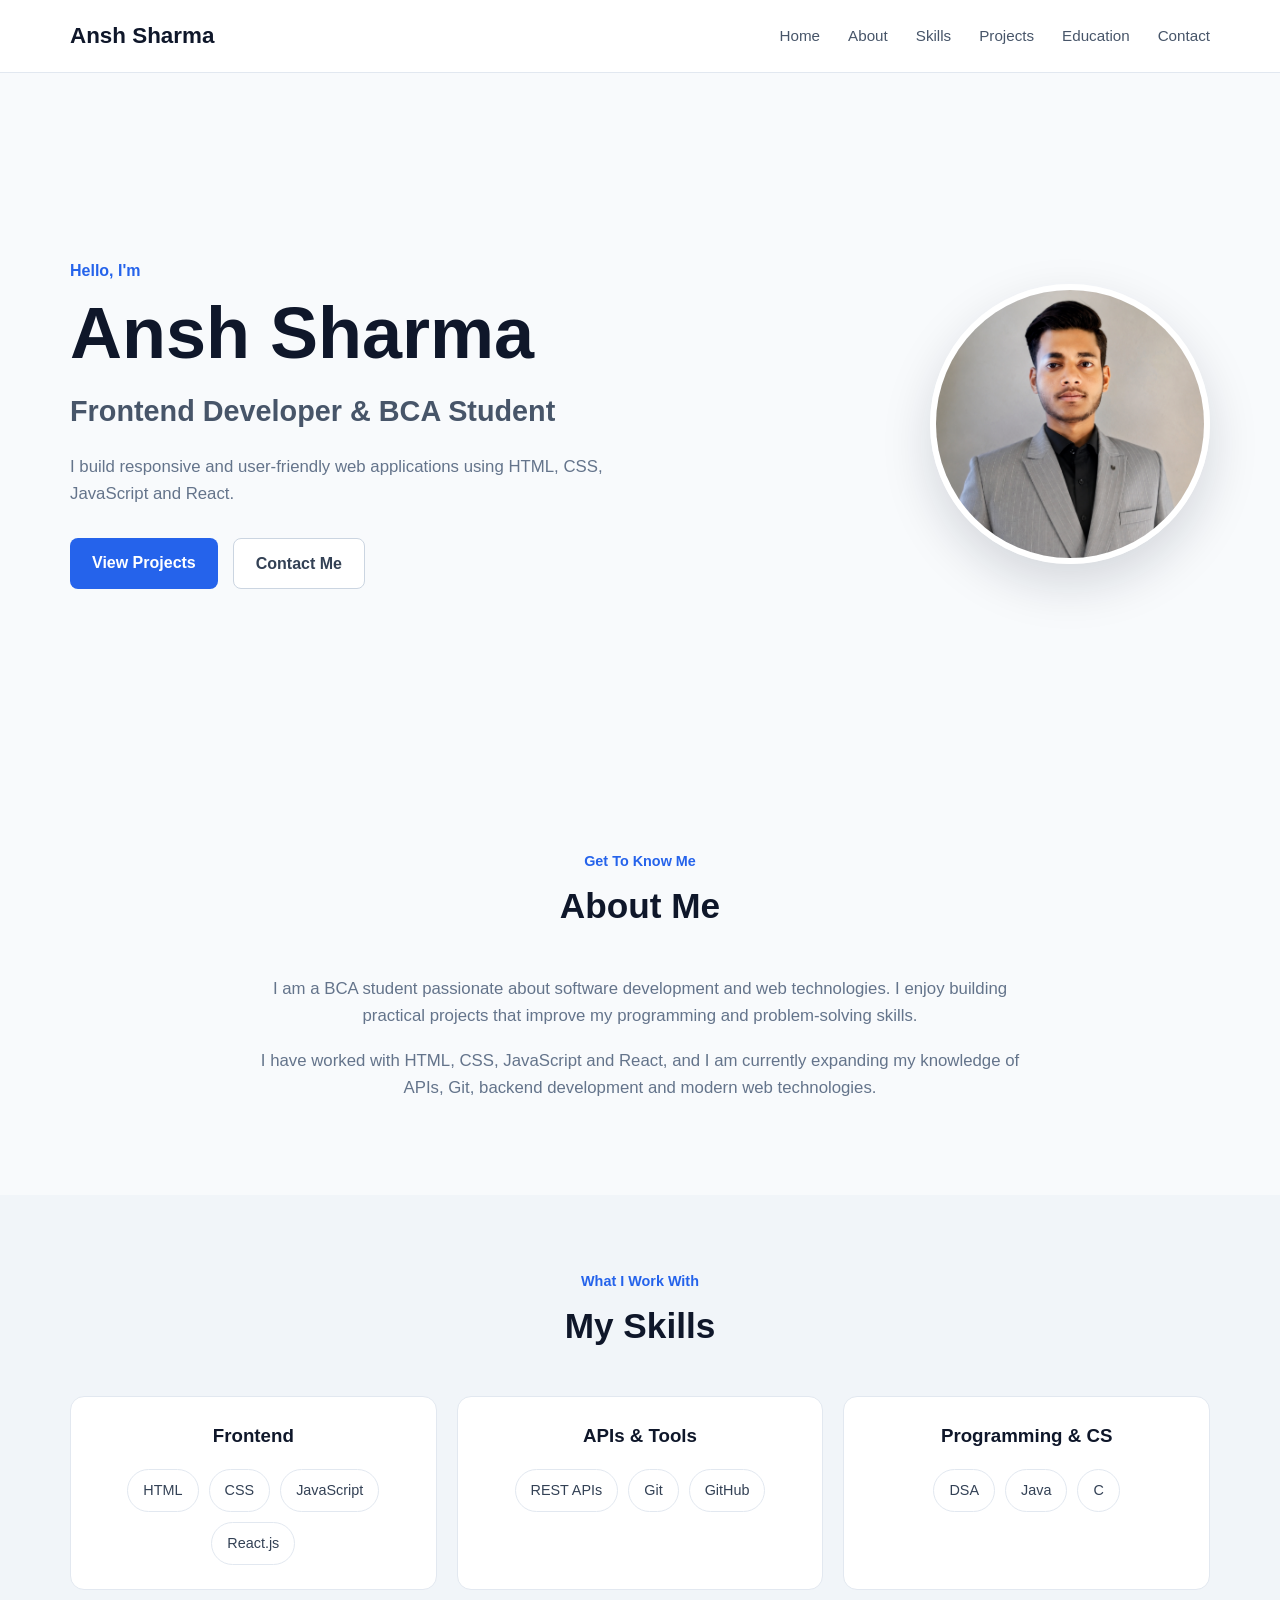
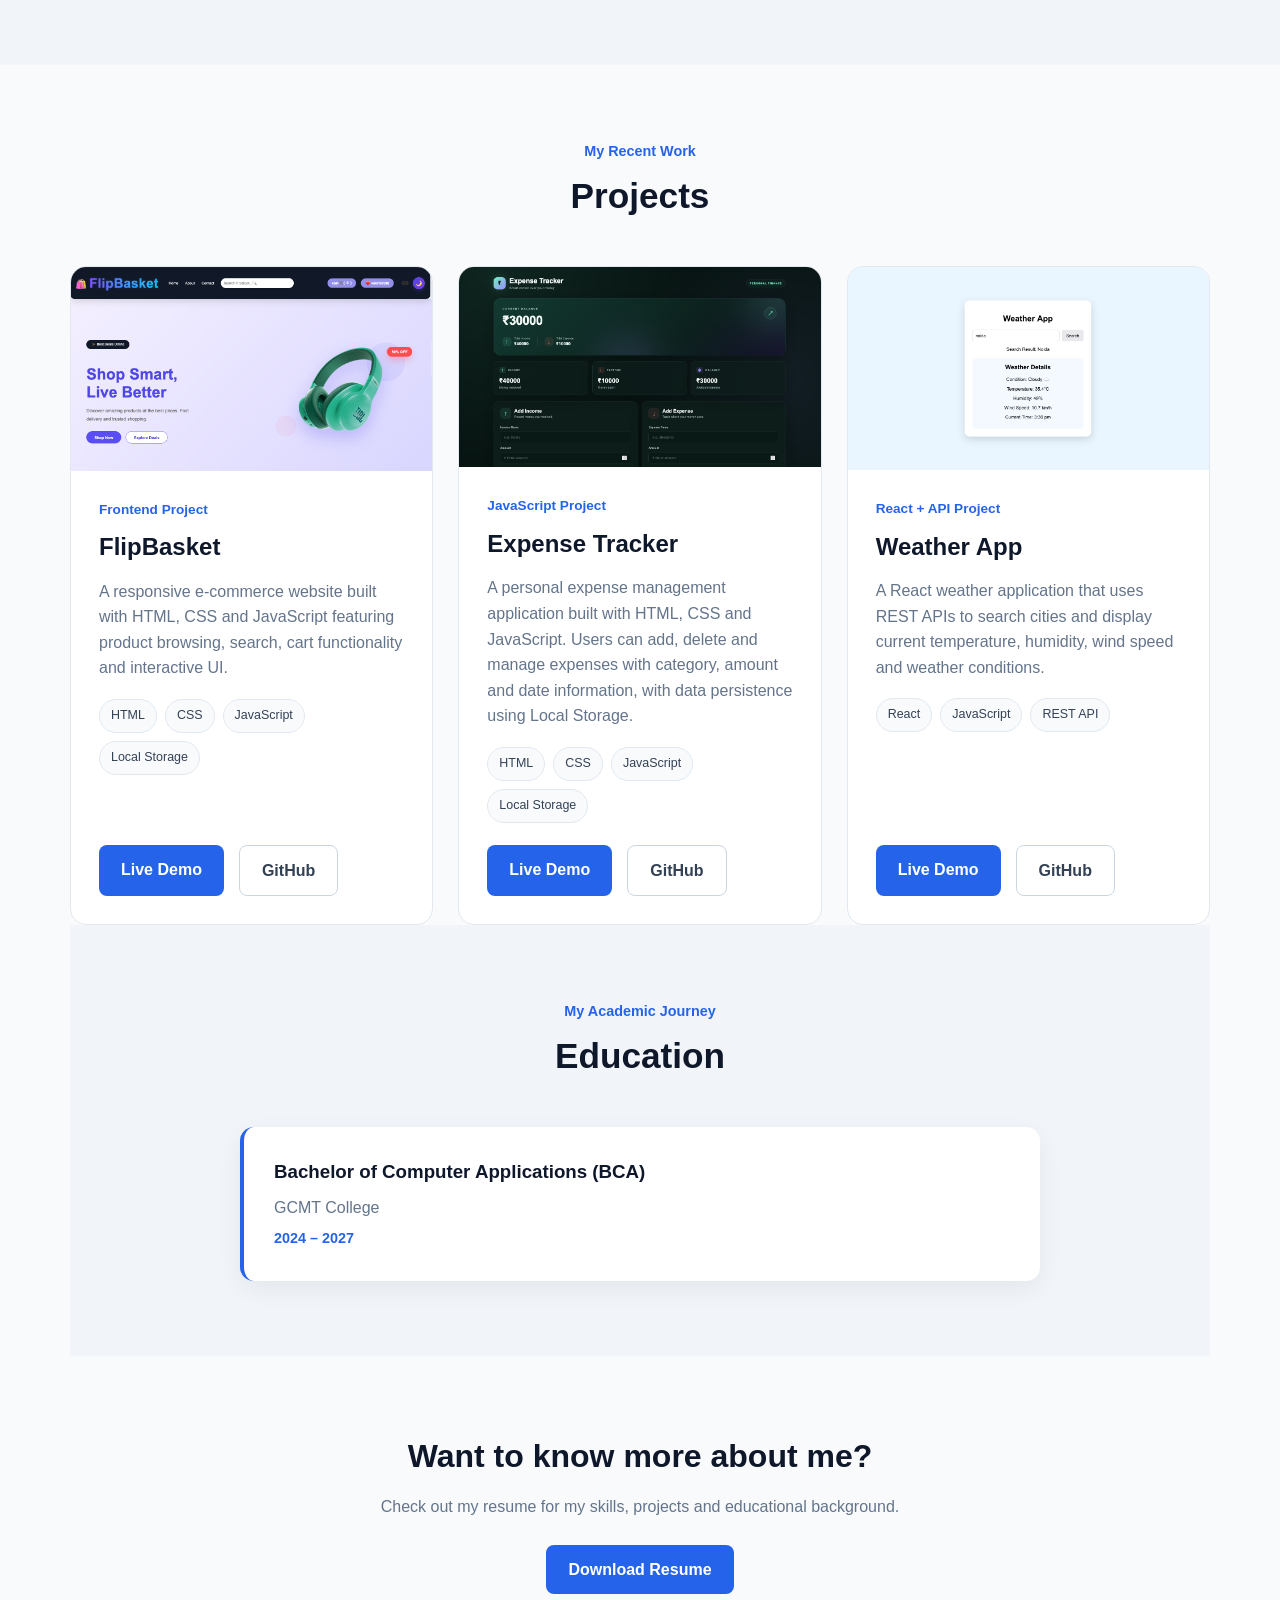
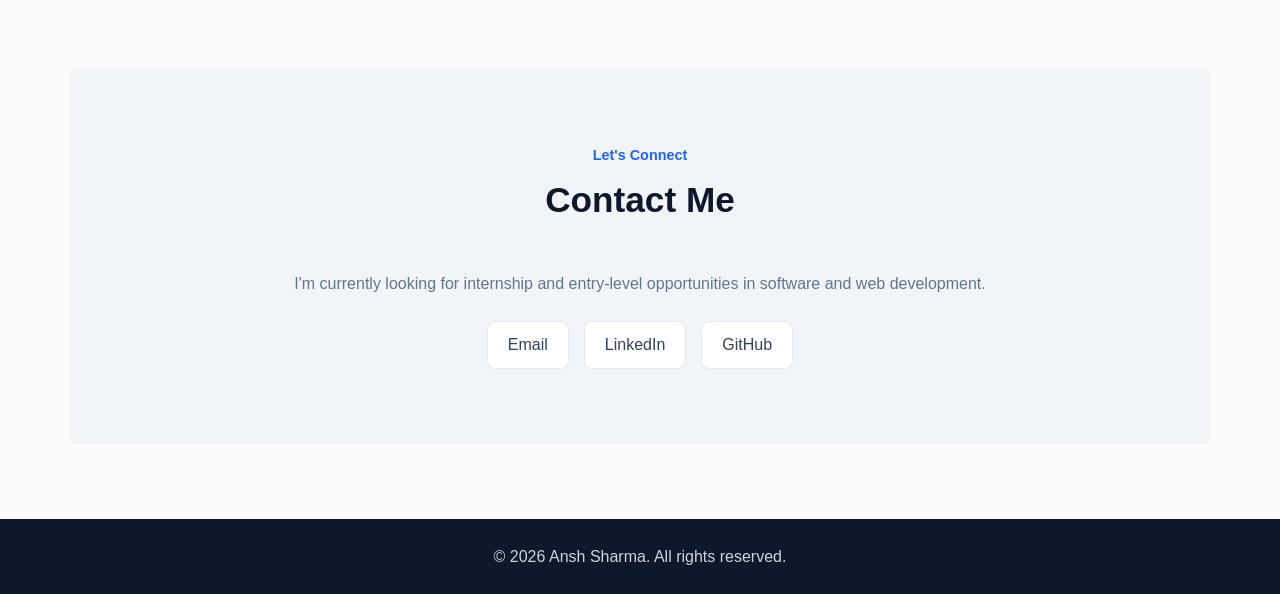
==== index.html @ 97815999 "Rename portfolio.html to index.html" ====
<!DOCTYPE html>
<html lang="en">

<head>
    <meta charset="UTF-8">
    <meta name="viewport" content="width=device-width, initial-scale=1.0">
    <meta name="description" content="Ansh Sharma — BCA student and aspiring full-stack developer portfolio.">
    <title>Ansh Sharma | Frontend Developer</title>
    <link rel="stylesheet" href="portfolio.css">
</head>

<body>
    <header class="header">
        <nav class="navbar">
            <a href="#home" class="logo">Ansh Sharma</a>

            <button class="menu-toggle" aria-label="Open navigation menu" aria-expanded="false">
                ☰
            </button>

            <ul class="nav-links">
                <li><a href="#home">Home</a></li>
                <li><a href="#about">About</a></li>
                <li><a href="#skills">Skills</a></li>
                <li><a href="#projects">Projects</a></li>
                <li><a href="#education">Education</a></li>
                <li><a href="#contact">Contact</a></li>
            </ul>
        </nav>
    </header>

    <main>
        <section id="home" class="hero reveal">
            <div class="hero-text">
                <p class="hero-subtitle">Hello, I'm</p>
                <h1>Ansh Sharma</h1>
                <h2>Frontend Developer &amp; BCA Student</h2>
                <p>
                    I build responsive and user-friendly web applications
                    using HTML, CSS, JavaScript and React.
                </p>

                <div class="hero-buttons">
                    <a href="#projects" class="btn primary-btn">View Projects</a>
                    <a href="#contact" class="btn secondary-btn">Contact Me</a>
                </div>
            </div>

            <div class="hero-image">
                <img src="ansh.png" alt="Ansh Sharma">
            </div>
        </section>

        <section id="about" class="section about reveal">
            <div class="section-heading">
                <p>Get To Know Me</p>
                <h2>About Me</h2>
            </div>

            <div class="about-content">
                <p>
                    I am a BCA student passionate about software development
                    and web technologies. I enjoy building practical projects
                    that improve my programming and problem-solving skills.
                </p>
                <p>
                    I have worked with HTML, CSS, JavaScript and React, and I
                    am currently expanding my knowledge of APIs, Git, backend
                    development and modern web technologies.
                </p>
            </div>
        </section>

        <section id="skills" class="section skills reveal">
            <div class="section-heading">
                <p>What I Work With</p>
                <h2>My Skills</h2>
            </div>

            <div class="skills-groups">
                <div class="skill-group">
                    <h3>Frontend</h3>
                    <div class="skills-container">
                        <span>HTML</span>
                        <span>CSS</span>
                        <span>JavaScript</span>
                        <span>React.js</span>
                    </div>
                </div>

                <div class="skill-group">
                    <h3>APIs &amp; Tools</h3>
                    <div class="skills-container">
                        <span>REST APIs</span>
                        <span>Git</span>
                        <span>GitHub</span>
                    </div>
                </div>

                <div class="skill-group">
                    <h3>Programming &amp; CS</h3>
                    <div class="skills-container">
                        <span>DSA</span>
                        <span>Java</span>
                        <span>C</span>
                    </div>
                </div>
            </div>
        </section>

        <section id="projects" class="section projects reveal">
            <div class="section-heading">
                <p>My Recent Work</p>
                <h2>Projects</h2>
            </div>

           <div class="projects-container">

    <!-- FlipBasket -->
    <article class="project-card">

        <div class="project-image">
            <img src="Screenshot.png" alt="FlipBasket screenshot">
        </div>

        <div class="project-content">

            <p class="project-type">Frontend Project</p>

            <h3>FlipBasket</h3>

            <p>
                A responsive e-commerce website built with HTML, CSS
                and JavaScript featuring product browsing, search,
                cart functionality and interactive UI.
            </p>

            <div class="tech-tags">
                <span>HTML</span>
                <span>CSS</span>
                <span>JavaScript</span>
                <span>Local Storage</span>
            </div>

            <div class="project-buttons">

                <a href="https://ansh-sharma-dev.github.io/FlipBasket/"
                   target="_blank"
                   rel="noopener noreferrer"
                   class="btn primary-btn">
                    Live Demo
                </a>

                <a href="https://github.com/ansh-sharma-dev/FlipBasket"
                   target="_blank"
                   rel="noopener noreferrer"
                   class="btn secondary-btn">
                    GitHub
                </a>

            </div>

        </div>
    </article>


    <!-- Expense Tracker -->
    <article class="project-card">

        <div class="project-image">
            <img src="Screenshot02.png"
                 alt="Expense Tracker screenshot">
        </div>

        <div class="project-content">

            <p class="project-type">JavaScript Project</p>

            <h3>Expense Tracker</h3>

            <p>
                A personal expense management application built with
                HTML, CSS and JavaScript. Users can add, delete and
                manage expenses with category, amount and date
                information, with data persistence using Local Storage.
            </p>

            <div class="tech-tags">
                <span>HTML</span>
                <span>CSS</span>
                <span>JavaScript</span>
                <span>Local Storage</span>
            </div>

            <div class="project-buttons">

                <a href="https://ansh-sharma-dev.github.io/expense-tracker/"
                   target="_blank"
                   rel="noopener noreferrer"
                   class="btn primary-btn">
                    Live Demo
                </a>

                <a href="https://github.com/ansh-sharma-dev/expense-tracker"
                   target="_blank"
                   rel="noopener noreferrer"
                   class="btn secondary-btn">
                    GitHub
                </a>

            </div>

        </div>
    </article>


    <!-- Weather App -->
    <article class="project-card">

        <div class="project-image">
            <img src="Screenshot03.png"
                 alt="Weather App screenshot">
        </div>

        <div class="project-content">

            <p class="project-type">React + API Project</p>

            <h3>Weather App</h3>

            <p>
                A React weather application that uses REST APIs to
                search cities and display current temperature,
                humidity, wind speed and weather conditions.
            </p>

            <div class="tech-tags">
                <span>React</span>
                <span>JavaScript</span>
                <span>REST API</span>
            </div>

            <div class="project-buttons">

                <a href="https://ansh-sharma-dev.github.io/weather-app/"
                   target="_blank"
                   rel="noopener noreferrer"
                   class="btn primary-btn">
                    Live Demo
                </a>

                <a href="https://github.com/ansh-sharma-dev/weather-app"
                   target="_blank"
                   rel="noopener noreferrer"
                   class="btn secondary-btn">
                    GitHub
                </a>

            </div>

        </div>
    </article>

</div>
        <section id="education" class="section education reveal">
            <div class="section-heading">
                <p>My Academic Journey</p>
                <h2>Education</h2>
            </div>

            <div class="education-card">
                <h3>Bachelor of Computer Applications (BCA)</h3>
                <p>GCMT College</p>
                <span>2024 – 2027</span>
            </div>
        </section>

        <section class="section resume reveal">
            <div class="resume-content">
                <h2>Want to know more about me?</h2>
                <p>
                    Check out my resume for my skills, projects and
                    educational background.
                </p>
                <a href="resume.pdf" download class="btn primary-btn">
                    Download Resume
                </a>
            </div>
        </section>

        <section id="contact" class="section contact reveal">
            <div class="section-heading">
                <p>Let's Connect</p>
                <h2>Contact Me</h2>
            </div>

            <div class="contact-content">
                <p>
                    I'm currently looking for internship and entry-level
                    opportunities in software and web development.
                </p>

                <div class="contact-links">
                    <a href="mailto:ansh.sharma.dev7@gmail.com">Email</a>
                    <a href="https://linkedin.com/in/ansh-sharma-6a2a36344" target="_blank"
                        rel="noopener noreferrer">LinkedIn</a>
                    <a href="https://github.com/ansh-sharma-dev" target="_blank" rel="noopener noreferrer">GitHub</a>
                </div>
            </div>
        </section>
    </main>

    <footer class="footer">
        <p>© 2026 Ansh Sharma. All rights reserved.</p>
    </footer>

    <script src="portfolio.js"></script>
</body>

</html>
---- portfolio.css ----
* {
    margin: 0;
    padding: 0;
    box-sizing: border-box;
}

html {
    scroll-behavior: smooth;
}

body {
    font-family: Arial, Helvetica, sans-serif;
    background: #f8fafc;
    color: #1e293b;
    line-height: 1.6;
}

a {
    text-decoration: none;
    color: inherit;
}

ul {
    list-style: none;
}

img {
    max-width: 100%;
    display: block;
}

.header {
    position: sticky;
    top: 0;
    z-index: 1000;
    background: rgba(255, 255, 255, 0.96);
    border-bottom: 1px solid #e2e8f0;
    backdrop-filter: blur(10px);
}

.navbar {
    max-width: 1200px;
    margin: auto;
    padding: 18px 30px;
    display: flex;
    align-items: center;
    justify-content: space-between;
    gap: 30px;
}

.logo {
    font-size: 1.4rem;
    font-weight: 700;
    color: #0f172a;
}

.nav-links {
    display: flex;
    align-items: center;
    gap: 28px;
}

.nav-links a {
    color: #475569;
    font-size: 0.95rem;
    font-weight: 500;
    transition: 0.3s ease;
}

.nav-links a:hover {
    color: #2563eb;
}

.menu-toggle {
    display: none;
    border: 1px solid #cbd5e1;
    background: #fff;
    color: #334155;
    border-radius: 8px;
    padding: 7px 10px;
    font-size: 1.1rem;
    cursor: pointer;
}

.hero {
    max-width: 1200px;
    min-height: 78vh;
    margin: auto;
    padding: 70px 30px;
    display: flex;
    align-items: center;
    justify-content: space-between;
    gap: 60px;
}

.hero-text {
    max-width: 650px;
}

.hero-subtitle {
    color: #2563eb;
    font-size: 1rem;
    font-weight: 600;
    margin-bottom: 10px;
}

.hero h1 {
    font-size: clamp(2.5rem, 6vw, 4.5rem);
    line-height: 1.1;
    color: #0f172a;
    margin-bottom: 15px;
}

.hero h2 {
    font-size: clamp(1.2rem, 3vw, 1.8rem);
    color: #475569;
    margin-bottom: 20px;
}

.hero-text > p:last-of-type {
    max-width: 600px;
    color: #64748b;
    font-size: 1.05rem;
    margin-bottom: 30px;
}

.hero-buttons,
.project-buttons {
    display: flex;
    flex-wrap: wrap;
    gap: 15px;
}

.btn {
    display: inline-block;
    padding: 12px 22px;
    border-radius: 8px;
    font-weight: 600;
    transition: 0.3s ease;
}

.primary-btn {
    background: #2563eb;
    color: #fff;
}

.primary-btn:hover {
    background: #1d4ed8;
    transform: translateY(-2px);
}

.secondary-btn {
    border: 1px solid #cbd5e1;
    color: #334155;
    background: #fff;
}

.secondary-btn:hover {
    border-color: #2563eb;
    color: #2563eb;
    transform: translateY(-2px);
}

.hero-image {
    flex-shrink: 0;
}

.hero-image img {
    width: 280px;
    height: 280px;
    object-fit: cover;
    border-radius: 50%;
    border: 6px solid #fff;
    box-shadow: 0 20px 50px rgba(15, 23, 42, 0.15);
}

.section {
    max-width: 1200px;
    margin: auto;
    padding: 75px 30px;
}

.section-heading {
    text-align: center;
    margin-bottom: 42px;
}

.section-heading p {
    color: #2563eb;
    font-size: 0.9rem;
    font-weight: 600;
    margin-bottom: 5px;
}

.section-heading h2 {
    font-size: 2.2rem;
    color: #0f172a;
}

.about-content {
    max-width: 800px;
    margin: auto;
    text-align: center;
}

.about-content p {
    color: #64748b;
    margin-bottom: 18px;
    font-size: 1.05rem;
}

.skills {
    background: #f1f5f9;
    max-width: none;
}

.skills .section-heading,
.skills-groups {
    max-width: 1140px;
    margin-left: auto;
    margin-right: auto;
}

.skills-groups {
    display: grid;
    grid-template-columns: repeat(3, 1fr);
    gap: 20px;
}

.skill-group {
    background: #fff;
    border: 1px solid #e2e8f0;
    border-radius: 14px;
    padding: 24px;
}

.skill-group h3 {
    color: #0f172a;
    text-align: center;
    margin-bottom: 18px;
}

.skills-container {
    display: flex;
    justify-content: center;
    flex-wrap: wrap;
    gap: 10px;
}

.skills-container span,
.tech-tags span {
    background: #fff;
    color: #334155;
    padding: 9px 15px;
    border: 1px solid #e2e8f0;
    border-radius: 30px;
    font-size: 0.9rem;
    font-weight: 500;
    transition: 0.3s ease;
}

.skills-container span:hover,
.tech-tags span:hover {
    color: #2563eb;
    border-color: #2563eb;
    transform: translateY(-2px);
}

.projects-container {
    display: grid;
    grid-template-columns: repeat(3, 1fr);
    gap: 25px;
}

@media (max-width: 1000px) {
    .projects-container {
        grid-template-columns: repeat(2, 1fr);
    }
}

@media (max-width: 600px) {
    .projects-container {
        grid-template-columns: 1fr;
    }
}

.project-image img {
    width: 100%;
    height: 100%;
    object-fit: cover;
    display: block;
}
.project-card {
    overflow: hidden;
    background: #fff;
    border: 1px solid #e2e8f0;
    border-radius: 16px;
    transition: 0.3s ease;
}

.project-card:hover {
    transform: translateY(-6px);
    box-shadow: 0 18px 40px rgba(15, 23, 42, 0.1);
}


.project-placeholder {
    color: #64748b;
    font-size: 1.3rem;
    font-weight: 700;
}

.project-content {
    padding: 28px;
}

.project-type {
    color: #2563eb;
    font-size: 0.85rem;
    font-weight: 600;
    margin-bottom: 8px;
}

.project-card h3 {
    font-size: 1.5rem;
    color: #0f172a;
    margin-bottom: 12px;
}

.project-card p:not(.project-type) {
    color: #64748b;
    margin-bottom: 18px;
}

.tech-tags {
    display: flex;
    flex-wrap: wrap;
    gap: 8px;
    margin-bottom: 22px;
}

.tech-tags span {
    padding: 6px 11px;
    font-size: 0.78rem;
    background: #f8fafc;
}

.education {
    background: #f1f5f9;
    max-width: none;
}

.education .section-heading,
.education-card {
    max-width: 800px;
    margin-left: auto;
    margin-right: auto;
}

.education-card {
    background: #fff;
    padding: 30px;
    border-radius: 14px;
    border-left: 4px solid #2563eb;
    box-shadow: 0 8px 25px rgba(15, 23, 42, 0.06);
}

.education-card h3 {
    color: #0f172a;
    margin-bottom: 8px;
}

.education-card p {
    color: #64748b;
    margin-bottom: 5px;
}

.education-card span {
    color: #2563eb;
    font-size: 0.9rem;
    font-weight: 600;
}

.resume-content {
    text-align: center;
    max-width: 700px;
    margin: auto;
}

.resume-content h2 {
    color: #0f172a;
    font-size: 2rem;
    margin-bottom: 12px;
}

.resume-content p {
    color: #64748b;
    margin-bottom: 25px;
}

.contact {
    background: #f1f5f9;
    max-width: none;
}

.contact .section-heading,
.contact-content {
    max-width: 800px;
    margin-left: auto;
    margin-right: auto;
}

.contact-content {
    text-align: center;
}

.contact-content > p {
    color: #64748b;
    margin-bottom: 25px;
}

.contact-links {
    display: flex;
    justify-content: center;
    flex-wrap: wrap;
    gap: 15px;
}

.contact-links a {
    background: #fff;
    border: 1px solid #e2e8f0;
    padding: 10px 20px;
    border-radius: 8px;
    color: #334155;
    font-weight: 500;
    transition: 0.3s ease;
}

.contact-links a:hover {
    color: #2563eb;
    border-color: #2563eb;
    transform: translateY(-2px);
}

.footer {
    background: #0f172a;
    color: #cbd5e1;
    text-align: center;
    padding: 25px 20px;
}

.reveal {
    opacity: 0;
    transform: translateY(25px);
    transition: opacity 0.7s ease, transform 0.7s ease;
}

.reveal.show {
    opacity: 1;
    transform: translateY(0);
}

@media (max-width: 900px) {
    .navbar {
        padding: 16px 20px;
    }

    .menu-toggle {
        display: block;
    }

    .nav-links {
        display: none;
        width: 100%;
        flex-direction: column;
        gap: 14px;
        padding: 12px 0 4px;
    }

    .nav-links.open {
        display: flex;
    }

    .navbar {
        flex-wrap: wrap;
    }

    .hero {
        min-height: auto;
        padding: 65px 25px;
        flex-direction: column-reverse;
        text-align: center;
    }

    .hero-text {
        max-width: 700px;
    }

    .hero-buttons {
        justify-content: center;
    }

    .projects-container,
    .skills-groups {
        grid-template-columns: 1fr;
    }
}

@media (max-width: 600px) {
    .navbar {
        padding: 15px;
    }

    .hero {
        padding: 50px 20px;
        gap: 32px;
    }

    .hero-image img {
        width: 210px;
        height: 210px;
    }

    .hero-text > p:last-of-type {
        font-size: 0.95rem;
    }

    .hero-buttons {
        flex-direction: column;
        align-items: stretch;
    }

    .hero-buttons .btn {
        text-align: center;
    }

    .section {
        padding: 60px 20px;
    }

    .section-heading {
        margin-bottom: 32px;
    }

    .section-heading h2 {
        font-size: 1.8rem;
    }

    .project-content {
        padding: 22px;
    }

    .project-buttons {
        flex-direction: column;
    }

    .project-buttons .btn {
        text-align: center;
    }

    .education-card {
        padding: 22px;
    }
}

@media (prefers-reduced-motion: reduce) {
    html {
        scroll-behavior: auto;
    }

    .reveal {
        opacity: 1;
        transform: none;
        transition: none;
    }

    .btn,
    .project-card,
    .skills-container span,
    .contact-links a {
        transition: none;
    }
}

.project-card {
    display: flex;
    flex-direction: column;
}

.project-content {
    display: flex;
    flex-direction: column;
    flex: 1;
}

.project-buttons {
    margin-top: auto;
}
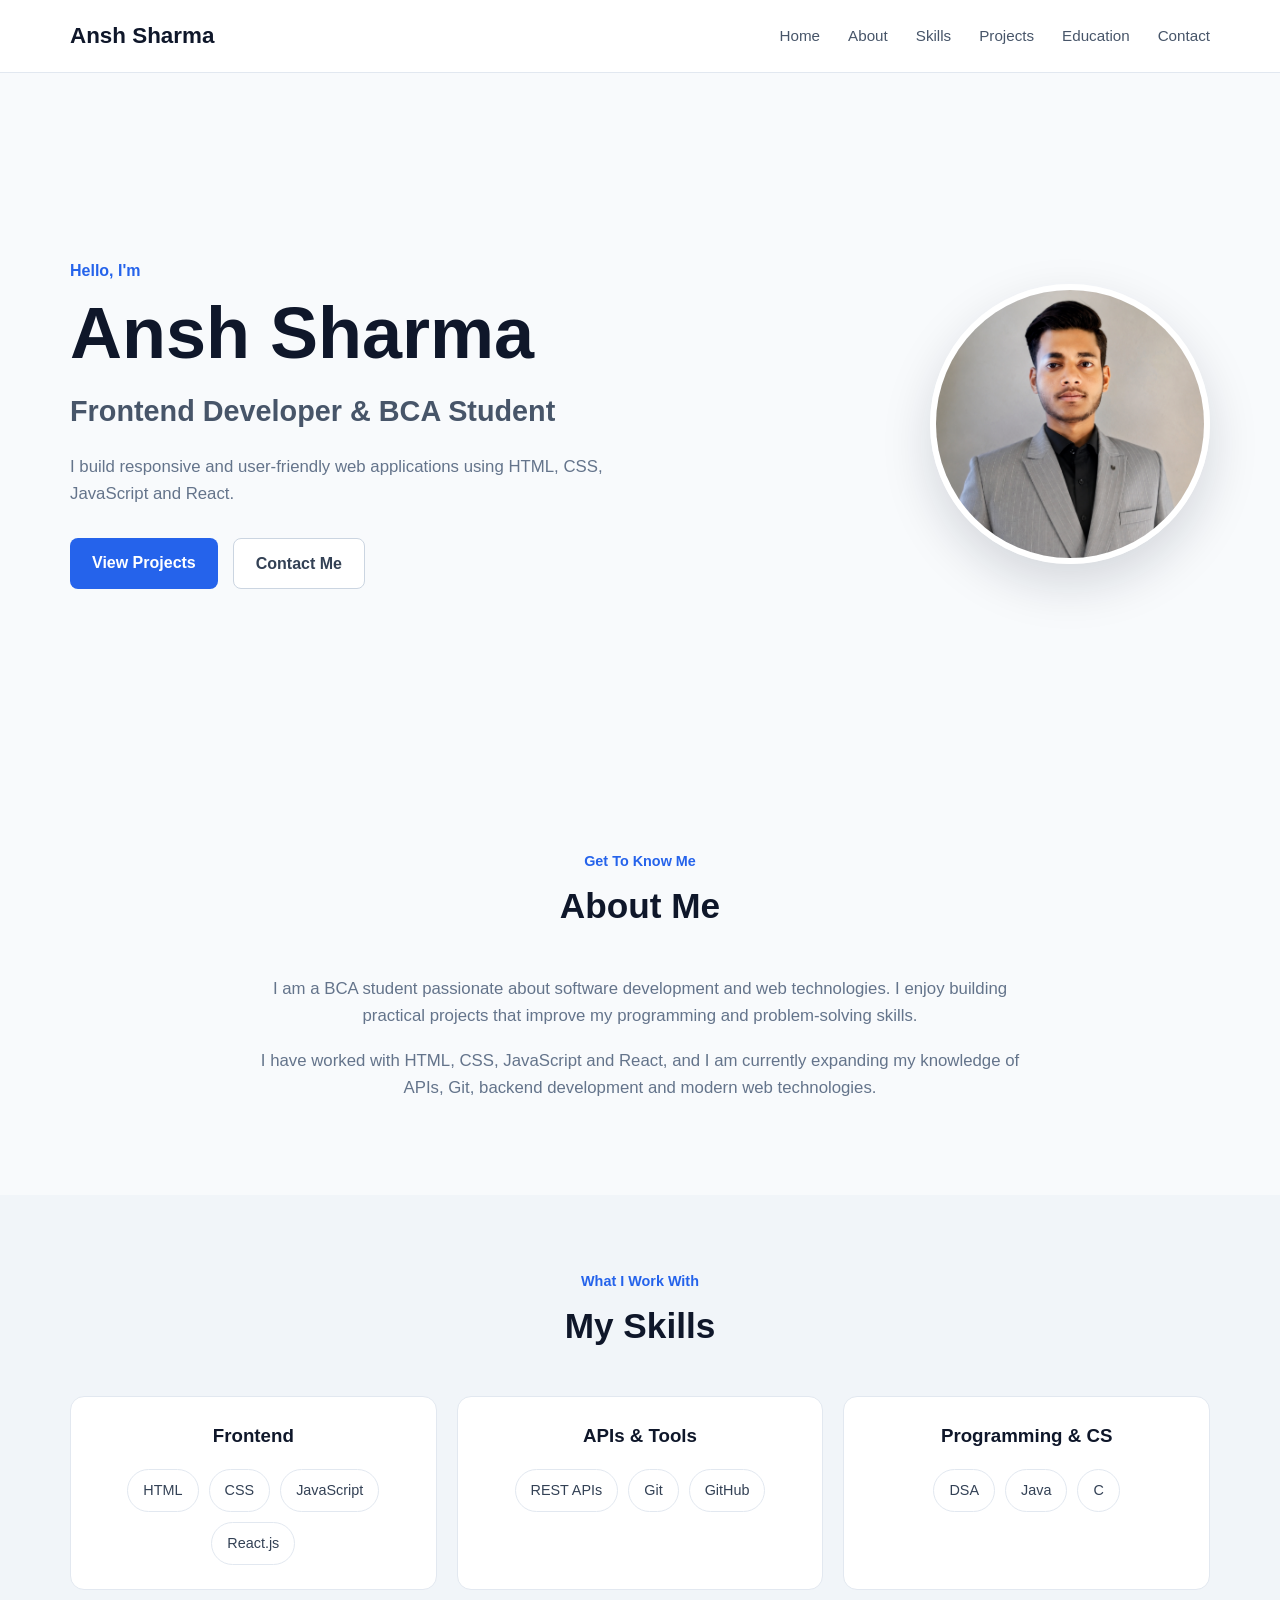
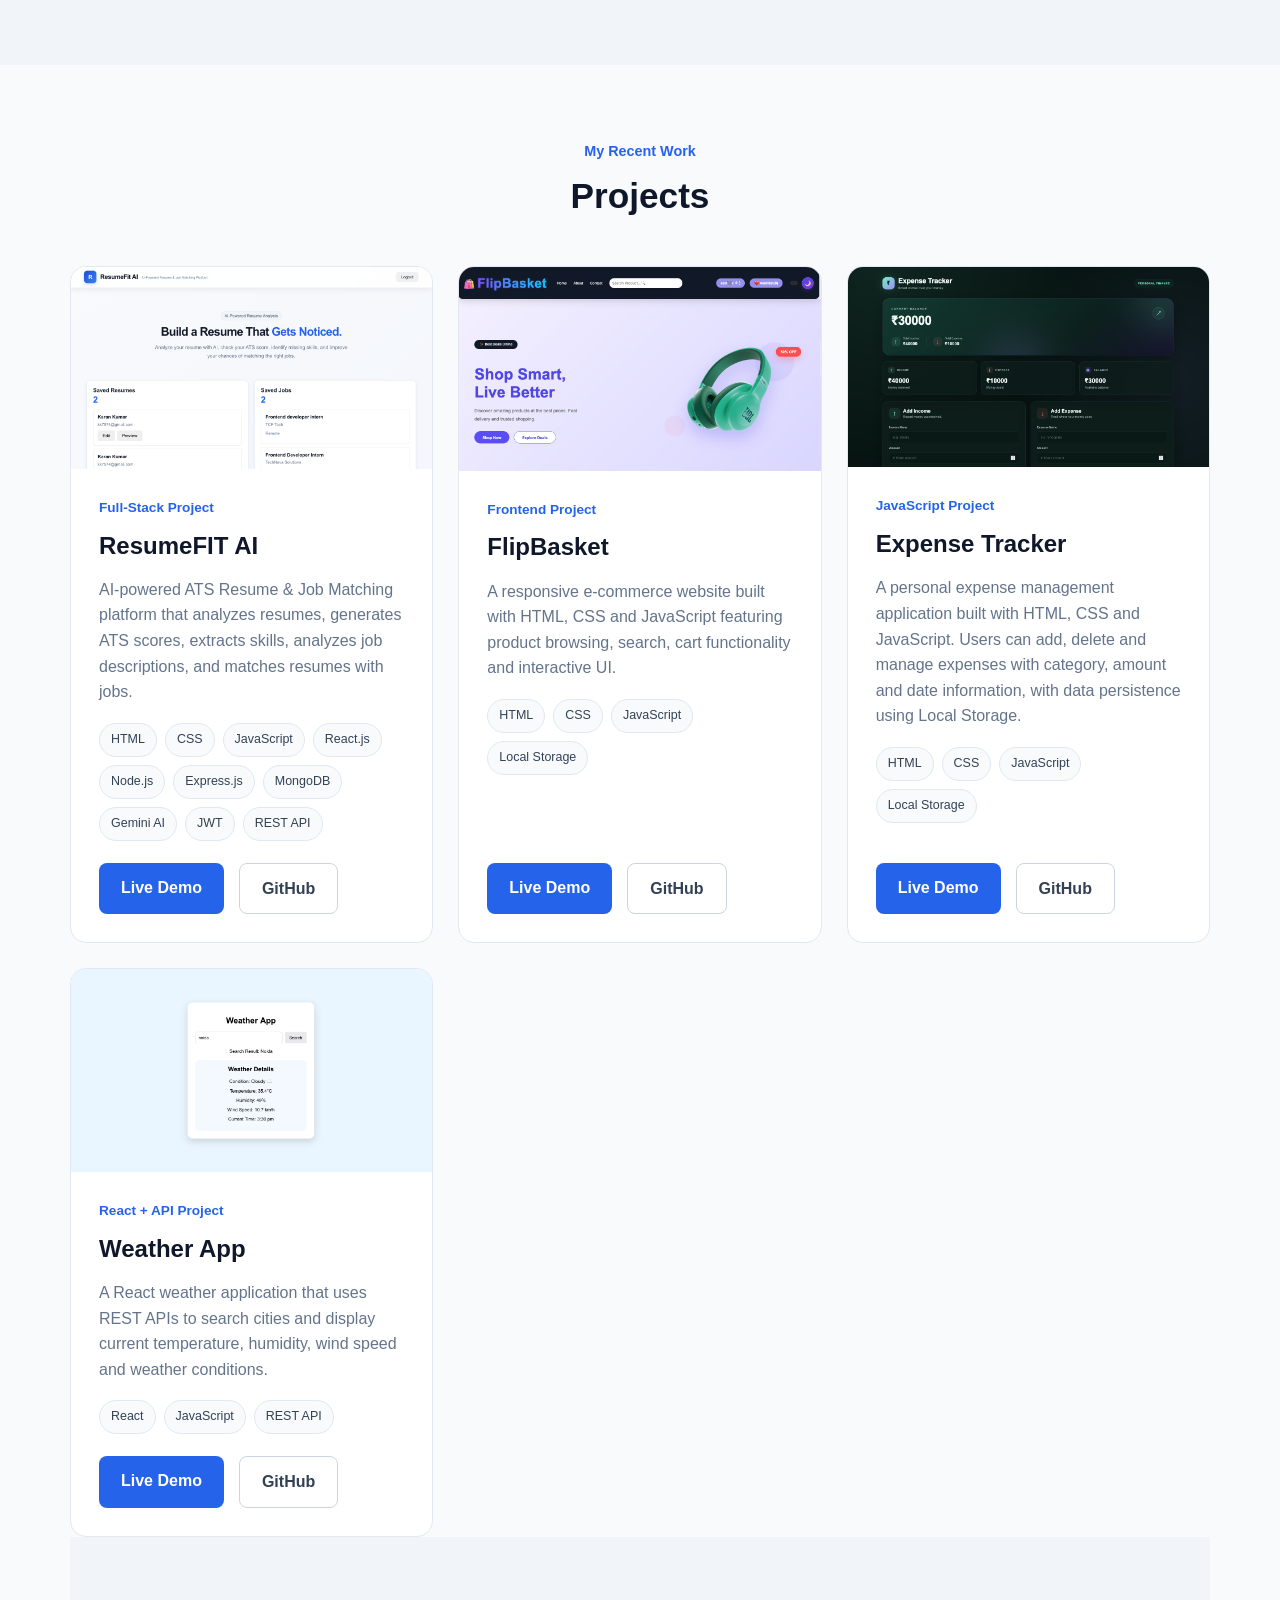
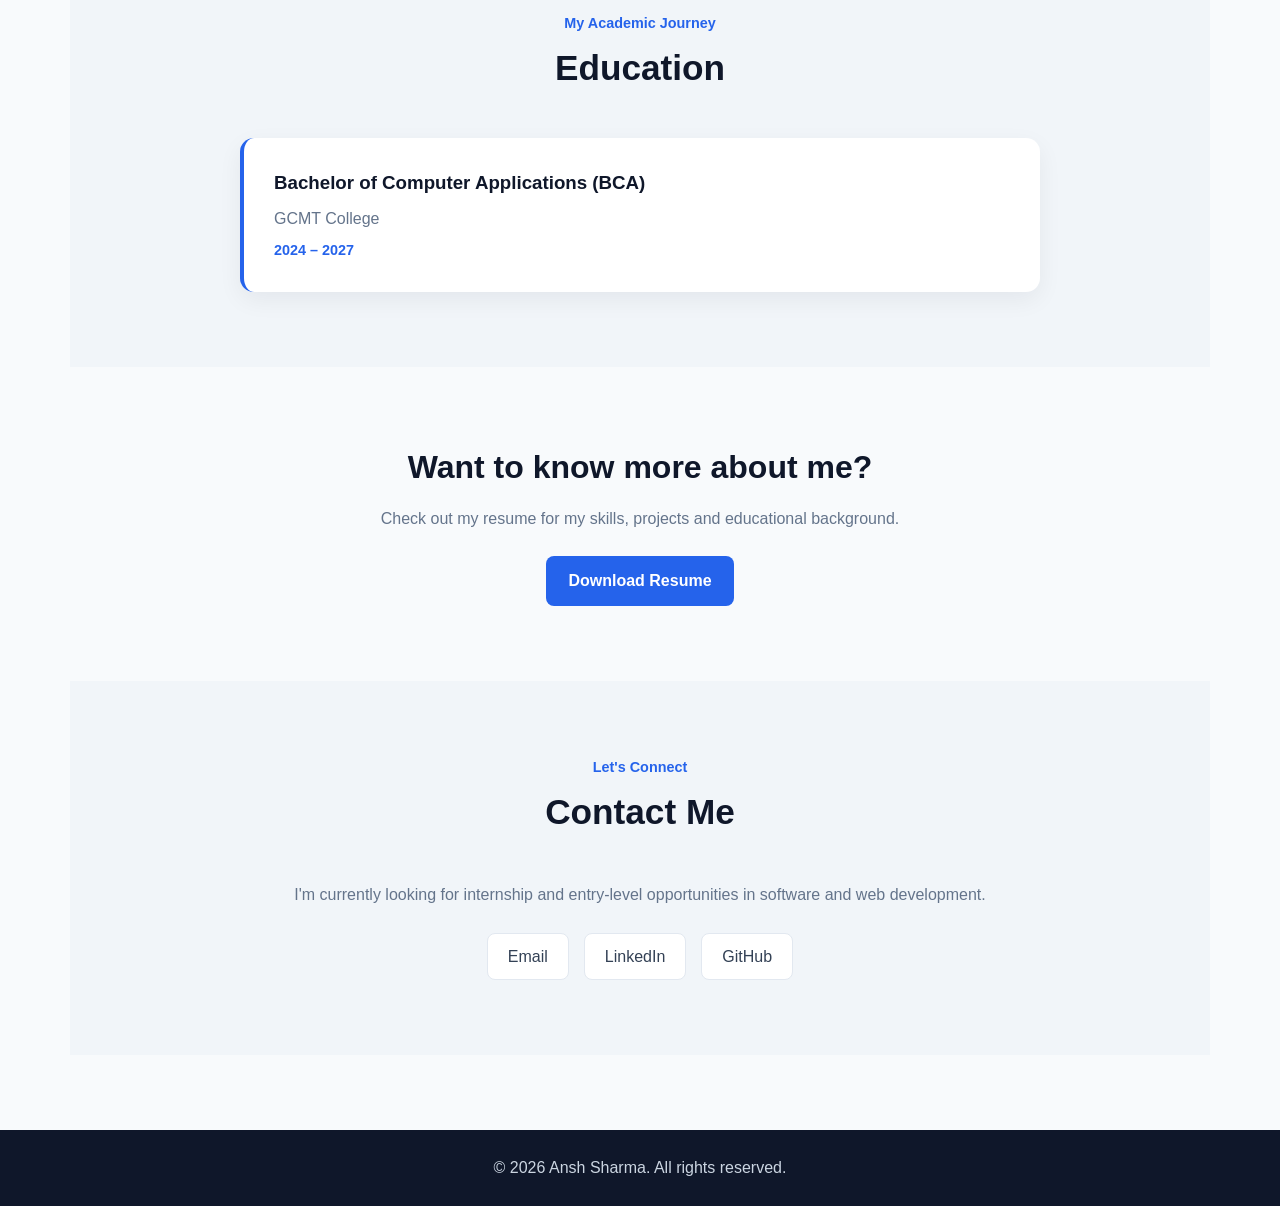
==== commit 698fa72d: "Update portfolio homepage" ====
--- a/index.html
+++ b/index.html
@@ -116,6 +116,59 @@
 
            <div class="projects-container">
 
+            <!-- ResumeFIT AI-->
+            <article class="project-card">
+        
+                <div class="project-image">
+                    <img src="Screenshot11.png" alt="ResumeFIT AI screenshot">
+                </div>
+        
+                <div class="project-content">
+        
+                    <p class="project-type">Full-Stack Project</p>
+        
+                    <h3>ResumeFIT AI</h3>
+        
+                    <p>
+                        AI-powered ATS Resume & Job Matching platform
+                        that analyzes resumes, generates ATS scores,
+                        extracts skills, analyzes job descriptions,
+                        and matches resumes with jobs.
+                    </p>
+        
+                    <div class="tech-tags">
+                        <span>HTML</span>
+                        <span>CSS</span>
+                        <span>JavaScript</span>
+                        <span>React.js</span>
+                        <span>Node.js</span>
+                        <span>Express.js</span>
+                        <span>MongoDB</span>
+                        <span>Gemini AI</span>
+                        <span>JWT</span>
+                        <span>REST API</span>
+                    </div>
+        
+                    <div class="project-buttons">
+        
+                        <a href="https://resumefit-ai-frontend.onrender.com"
+                           target="_blank"
+                           rel="noopener noreferrer"
+                           class="btn primary-btn">
+                            Live Demo
+                        </a>
+        
+                        <a href="https://github.com/ansh-sharma-dev/ResumeFIT-AI"
+                           target="_blank"
+                           rel="noopener noreferrer"
+                           class="btn secondary-btn">
+                            GitHub
+                        </a>
+        
+                    </div>
+        
+                </div>
+            </article>
     <!-- FlipBasket -->
     <article class="project-card">
 
@@ -317,4 +370,4 @@
     <script src="portfolio.js"></script>
 </body>
 
-</html>
+</html>
